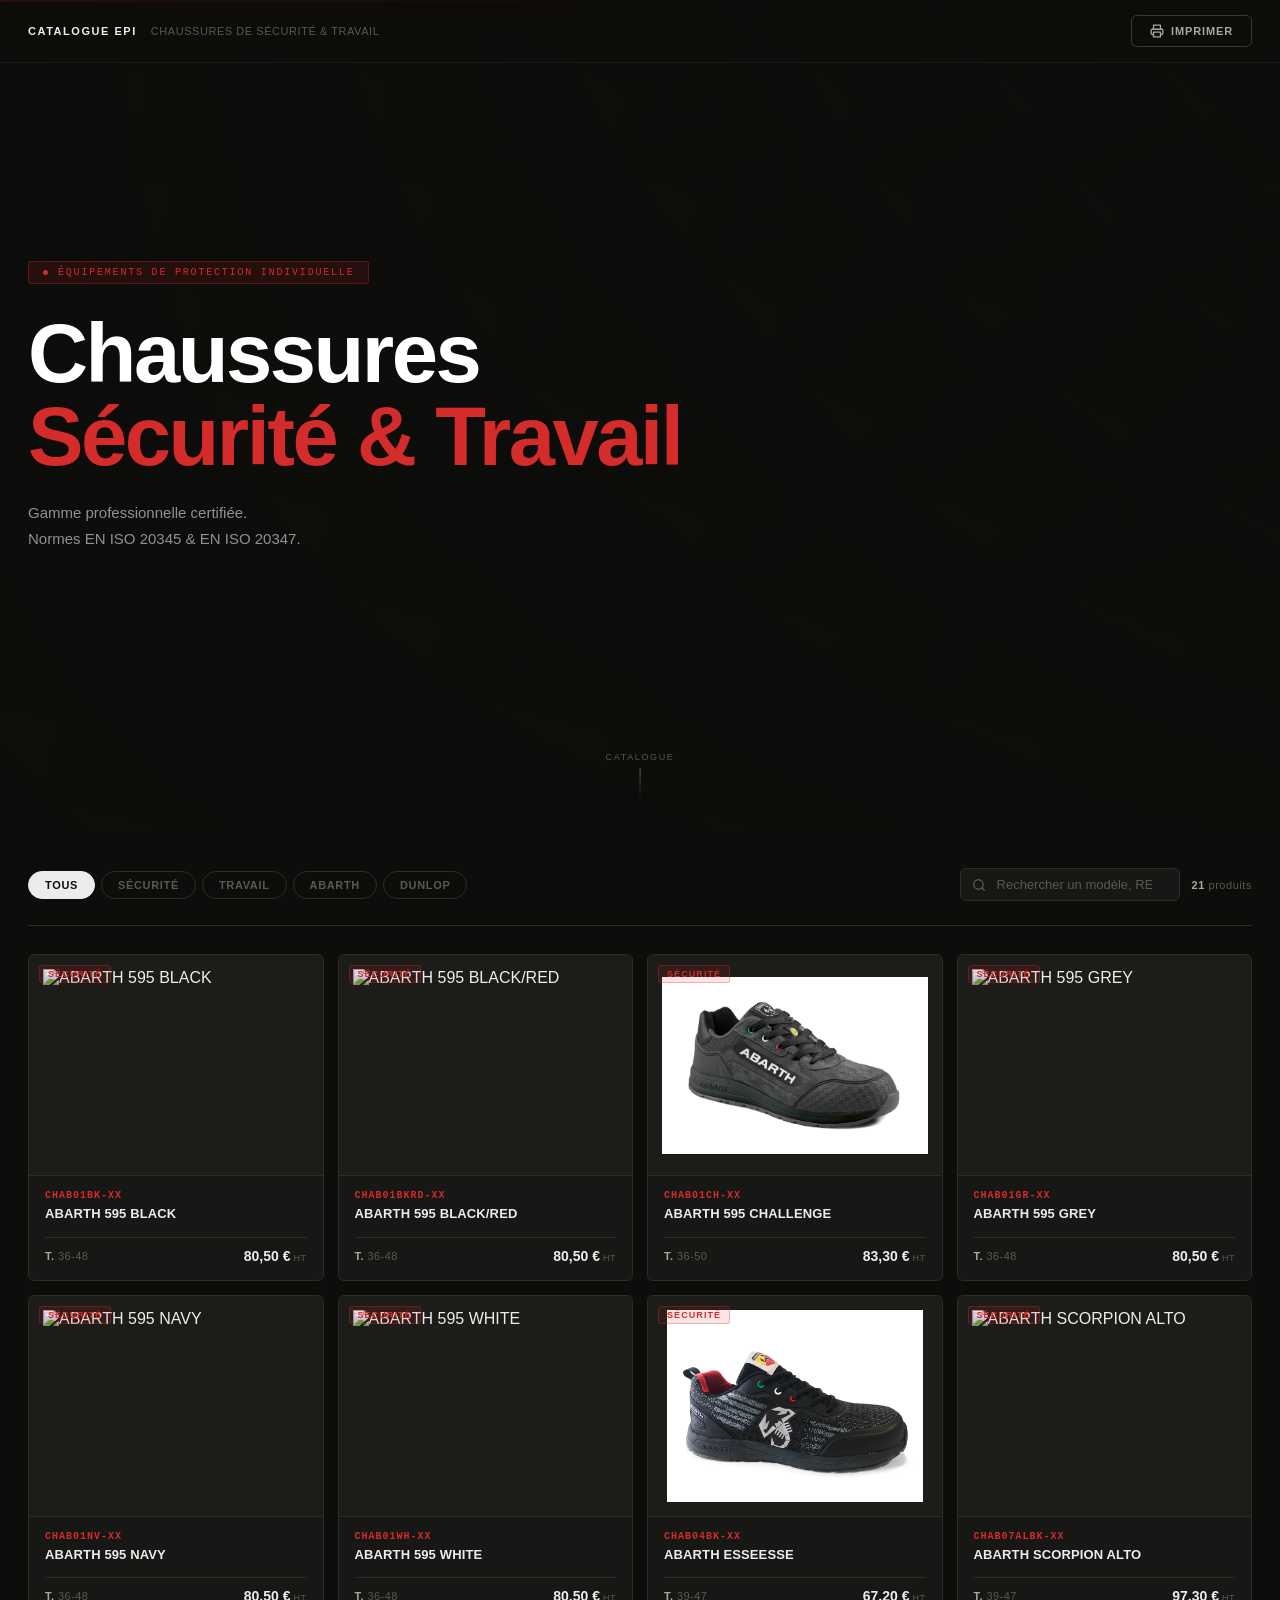
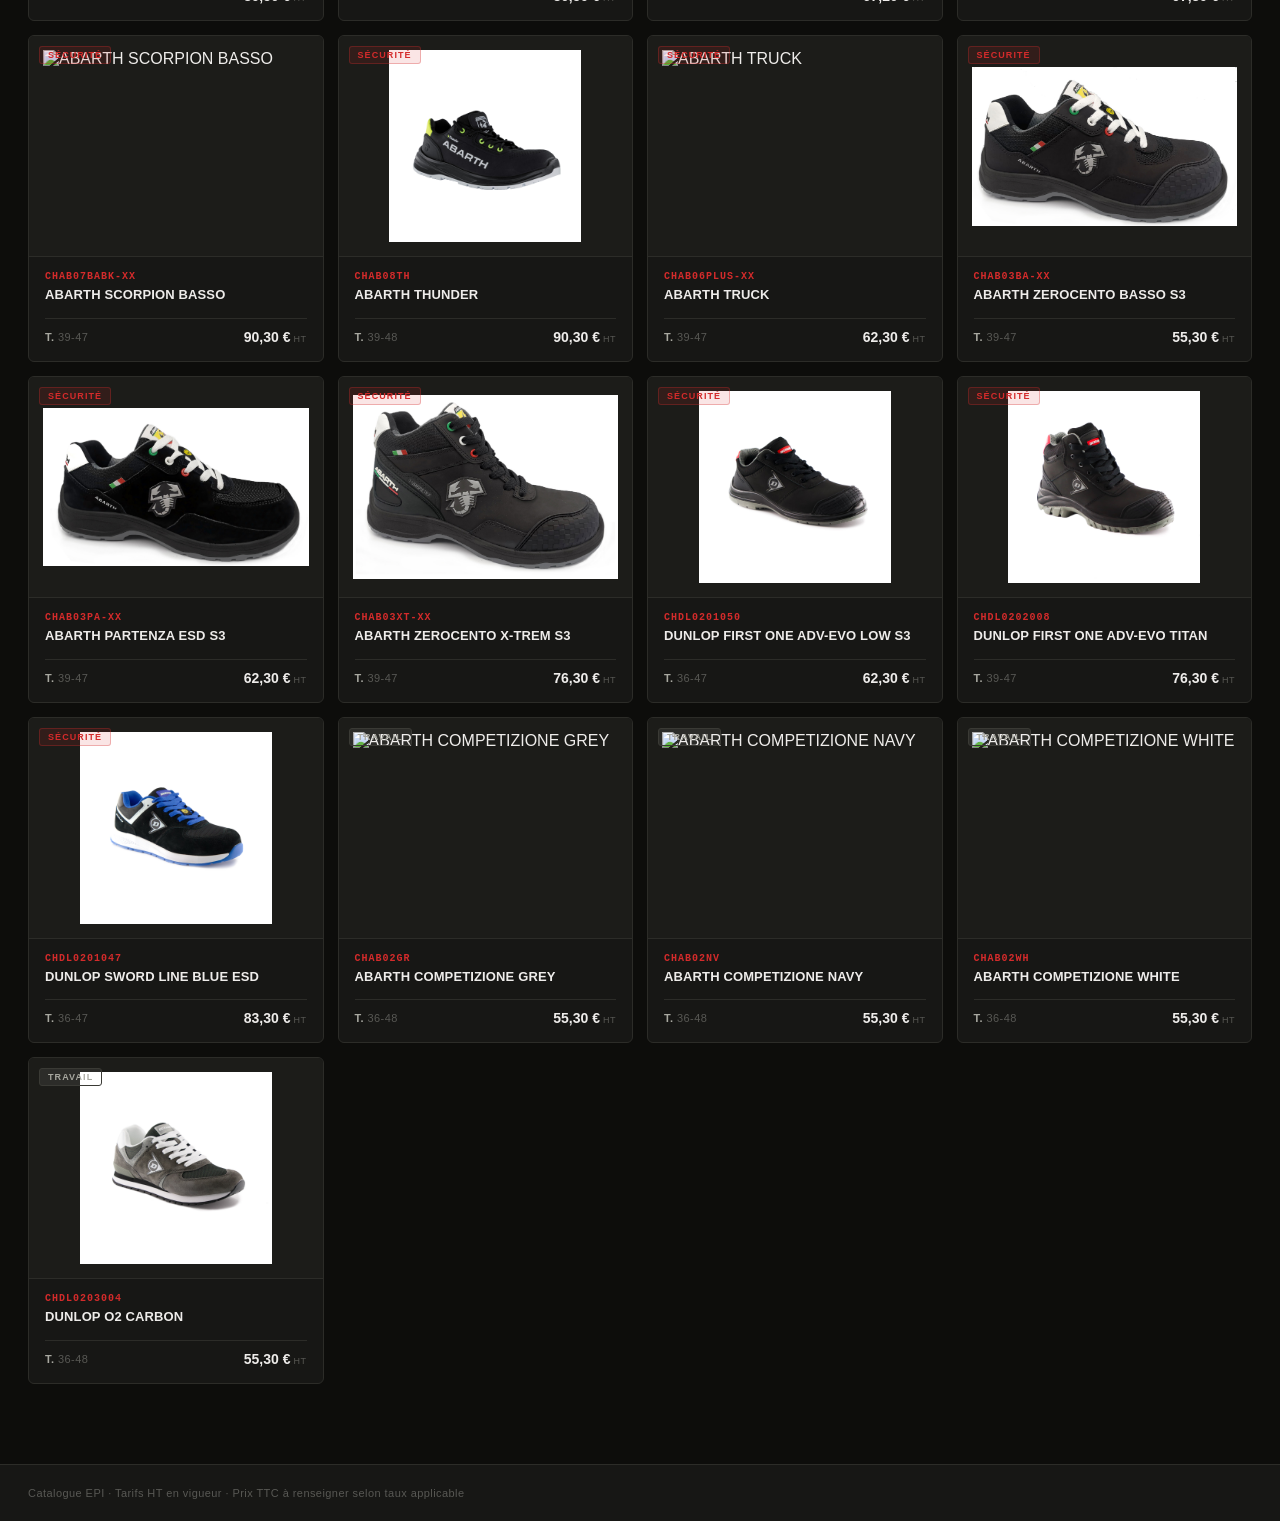
==== catalogue.html @ 78066fda "Initial commit" ====
<!DOCTYPE html>
<html lang="fr">
<head>
  <meta charset="UTF-8" />
  <meta name="viewport" content="width=device-width, initial-scale=1.0" />
  <title>Catalogue EPI — Chaussures de sécurité &amp; travail</title>
  <meta name="description" content="Catalogue chaussures EPI — Sécurité et Travail. Marques ABARTH et DUNLOP." />
  <link rel="stylesheet" href="styles.css" />
</head>
<body>

  <!-- ─── NAV ────────────────────────────────────────────────── -->
  <nav id="nav">
    <div class="nav-inner">
      <div class="nav-brand">
        <span class="nav-brand-text">Catalogue EPI</span>
        <span class="nav-tagline">Chaussures de sécurité &amp; travail</span>
      </div>
      <button class="nav-print" id="print-btn" aria-label="Imprimer le catalogue">
        <svg width="14" height="14" viewBox="0 0 24 24" fill="none" stroke="currentColor" stroke-width="2.2" stroke-linecap="round" stroke-linejoin="round">
          <polyline points="6 9 6 2 18 2 18 9"/>
          <path d="M6 18H4a2 2 0 0 1-2-2v-5a2 2 0 0 1 2-2h16a2 2 0 0 1 2 2v5a2 2 0 0 1-2 2h-2"/>
          <rect x="6" y="14" width="12" height="8"/>
        </svg>
        Imprimer
      </button>
    </div>
  </nav>

  <!-- ─── HERO ────────────────────────────────────────────────── -->
  <section id="hero">
    <div class="hero-bg-img" aria-hidden="true"></div>
    <div class="hero-line-top" aria-hidden="true"></div>
    <div class="hero-overlay" aria-hidden="true"></div>
    <div class="hero-content">
      <div class="hero-eyebrow">
        <span class="hero-eyebrow-dot"></span>
        <span>Équipements de Protection Individuelle</span>
      </div>
      <h1 class="hero-title">Chaussures<br><em>Sécurité &amp; Travail</em></h1>
      <p class="hero-desc">
        Gamme professionnelle certifiée.<br>
        Normes EN ISO 20345 &amp; EN ISO 20347.
      </p>
      <div class="hero-logos">
        <img src="logo-abarth.svg" alt="Abarth" onerror="this.style.display='none'">
        <img src="logo-dunlop.svg" alt="Dunlop" onerror="this.style.display='none'">
      </div>
    </div>
    <div class="hero-scroll-hint" aria-hidden="true">
      <span>Catalogue</span>
      <div class="hero-scroll-line"></div>
    </div>
  </section>

  <!-- ─── CATALOGUE ───────────────────────────────────────────── -->
  <main id="catalogue">

    <!-- Toolbar -->
    <div class="catalogue-toolbar">
      <div class="filter-group" role="group" aria-label="Filtrer par catégorie ou marque">
        <button class="filter-btn active" data-filter="tous">Tous</button>
        <button class="filter-btn" data-filter="securite">Sécurité</button>
        <button class="filter-btn" data-filter="travail">Travail</button>
        <button class="filter-btn" data-filter="abarth">ABARTH</button>
        <button class="filter-btn" data-filter="dunlop">DUNLOP</button>
      </div>
      <div class="search-wrap">
        <svg width="14" height="14" viewBox="0 0 24 24" fill="none" stroke="currentColor" stroke-width="2.2" stroke-linecap="round" stroke-linejoin="round">
          <circle cx="11" cy="11" r="8"/><line x1="21" y1="21" x2="16.65" y2="16.65"/>
        </svg>
        <input
          type="search"
          id="search-input"
          placeholder="Rechercher un modèle, REF…"
          aria-label="Recherche produit"
          autocomplete="off"
        >
      </div>
      <div class="count-label" id="count-label" aria-live="polite"></div>
    </div>

    <!-- Grid -->
    <div id="product-grid" role="list" aria-label="Catalogue produits">
      <div id="empty-state" role="status">
        <svg width="48" height="48" viewBox="0 0 24 24" fill="none" stroke="#888" stroke-width="1.5">
          <circle cx="11" cy="11" r="8"/><line x1="21" y1="21" x2="16.65" y2="16.65"/>
        </svg>
        <p>Aucun produit ne correspond à votre recherche.</p>
      </div>
    </div>

  </main>

  <!-- ─── MODAL ───────────────────────────────────────────────── -->
  <div id="modal-overlay" role="dialog" aria-modal="true" aria-label="Détail produit">
    <div id="modal"></div>
  </div>

  <!-- ─── FOOTER ──────────────────────────────────────────────── -->
  <footer id="footer">
    <div class="footer-inner">
      <p class="footer-text">
        Catalogue EPI · Tarifs HT en vigueur · Prix TTC à renseigner selon taux applicable
      </p>
      <div class="footer-logos">
        <img src="logo-abarth.svg" alt="Abarth" onerror="this.style.display='none'">
        <img src="logo-dunlop.svg" alt="Dunlop" onerror="this.style.display='none'">
      </div>
    </div>
  </footer>

  <script src="data.js"></script>
  <script src="script.js"></script>
</body>
</html>
---- styles.css ----
/* ─── Reset & Tokens ─────────────────────────────────────── */
*, *::before, *::after { box-sizing: border-box; margin: 0; padding: 0; }

:root {
  --bg:         #0D0D0B;
  --surface:    #171715;
  --surface-hi: #1F1F1C;
  --border:     #2C2C28;
  --border-hi:  #3A3A35;
  --text:       #EEECEA;
  --text-mid:   #A8A8A0;
  --text-muted: #585854;
  --red:        #D42B2B;
  --red-dark:   #A81F1F;
  --red-light:  rgba(212,43,43,0.12);
  --red-border: rgba(212,43,43,0.30);
  --shadow-sm:  0 1px 3px rgba(0,0,0,0.35), 0 1px 2px rgba(0,0,0,0.25);
  --shadow-md:  0 4px 20px rgba(0,0,0,0.50), 0 1px 4px rgba(0,0,0,0.30);
  --shadow-lg:  0 20px 60px rgba(0,0,0,0.70), 0 6px 16px rgba(0,0,0,0.40);
  --radius:     6px;
  --font:       -apple-system, 'Helvetica Neue', Arial, sans-serif;
  --font-mono:  'SF Mono', 'Fira Code', monospace;
}

html { scroll-behavior: smooth; font-size: 16px; }
body { background: var(--bg); color: var(--text); font-family: var(--font); -webkit-font-smoothing: antialiased; overflow-x: hidden; }
img { display: block; max-width: 100%; }
a { text-decoration: none; color: inherit; }
button { cursor: pointer; border: none; font-family: var(--font); }

/* ─── NAV ─────────────────────────────────────────────────── */
#nav {
  position: fixed; top: 0; left: 0; right: 0; z-index: 200;
  background: rgba(13,13,11,0.80);
  backdrop-filter: blur(16px) saturate(1.4);
  border-bottom: 1px solid rgba(255,255,255,0.05);
  transition: background 0.3s;
}
#nav.solid { background: rgba(13,13,11,0.97); }

.nav-inner {
  max-width: 1320px; margin: 0 auto; padding: 0 28px;
  display: flex; align-items: center; justify-content: space-between;
  height: 62px;
}
.nav-brand { display: flex; align-items: center; gap: 14px; }
.nav-brand-sep {
  width: 1px; height: 18px;
  background: var(--border-hi);
}
.nav-brand-text {
  font-size: 11px; font-weight: 700; letter-spacing: 0.14em;
  text-transform: uppercase; color: var(--text);
}
.nav-tagline {
  font-size: 11px; letter-spacing: 0.05em; color: var(--text-muted);
  text-transform: uppercase;
}
.nav-print {
  display: inline-flex; align-items: center; gap: 7px;
  padding: 8px 18px; border-radius: var(--radius);
  background: transparent; color: var(--text-mid);
  border: 1px solid var(--border-hi);
  font-size: 11px; font-weight: 600; letter-spacing: 0.08em;
  text-transform: uppercase; transition: all 0.18s;
}
.nav-print:hover { background: var(--red); color: #fff; border-color: var(--red); }
.nav-print svg { flex-shrink: 0; }

/* ─── HERO ─────────────────────────────────────────────────── */
#hero {
  position: relative; overflow: hidden;
  min-height: 92vh; display: flex; align-items: center;
}
.hero-bg-img {
  position: absolute; inset: 0;
  background: url('image1.jpg') center/cover no-repeat;
  z-index: 0;
  transform: scale(1.06);
  animation: heroZoom 14s cubic-bezier(0.25, 0.46, 0.45, 0.94) forwards;
}
@keyframes heroZoom { to { transform: scale(1); } }

.hero-overlay {
  position: absolute; inset: 0; z-index: 1;
  background:
    linear-gradient(105deg, rgba(13,13,11,0.88) 0%, rgba(13,13,11,0.55) 55%, rgba(13,13,11,0.20) 100%),
    linear-gradient(to bottom, rgba(13,13,11,0.10) 0%, rgba(13,13,11,0.70) 100%);
}

.hero-line-top {
  position: absolute; top: 0; left: 0; right: 0; z-index: 2;
  height: 2px;
  background: linear-gradient(to right, var(--red) 0%, transparent 60%);
}

.hero-content {
  position: relative; z-index: 3;
  max-width: 1320px; margin: 0 auto;
  padding: 100px 28px 80px;
  width: 100%;
}

.hero-eyebrow {
  display: inline-flex; align-items: center; gap: 10px;
  background: var(--red-light); border: 1px solid var(--red-border);
  padding: 5px 14px; border-radius: 3px; margin-bottom: 28px;
}
.hero-eyebrow-dot {
  width: 5px; height: 5px; background: var(--red); border-radius: 50%;
  animation: blink 2.2s infinite;
}
@keyframes blink { 0%,100%{opacity:1} 50%{opacity:0.18} }
.hero-eyebrow span {
  font-family: var(--font-mono); font-size: 10px;
  letter-spacing: 0.18em; text-transform: uppercase; color: var(--red);
}

.hero-title {
  font-size: clamp(42px, 6.5vw, 88px);
  font-weight: 800; letter-spacing: -0.03em;
  color: #fff; line-height: 1.0;
  margin-bottom: 22px;
}
.hero-title em { font-style: normal; color: var(--red); }

.hero-desc {
  font-size: 15px; color: rgba(255,255,255,0.55);
  max-width: 440px; line-height: 1.7; margin-bottom: 36px;
  font-weight: 400;
}

.hero-logos {
  display: flex; align-items: center; gap: 24px;
}
.hero-logos img {
  height: 26px; width: auto; opacity: 0.60;
  filter: brightness(0) invert(1);
  transition: opacity 0.2s;
}
.hero-logos img:hover { opacity: 0.90; }

.hero-scroll-hint {
  position: absolute; bottom: 28px; left: 50%; transform: translateX(-50%);
  z-index: 3; display: flex; flex-direction: column; align-items: center; gap: 6px;
}
.hero-scroll-hint span {
  font-size: 9px; letter-spacing: 0.18em; text-transform: uppercase;
  color: rgba(255,255,255,0.30);
}
.hero-scroll-line {
  width: 1px; height: 32px;
  background: linear-gradient(to bottom, rgba(255,255,255,0.35), transparent);
  animation: scrollLine 2s ease-in-out infinite;
}
@keyframes scrollLine {
  0%,100% { opacity: 1; transform: scaleY(1); transform-origin: top; }
  50%      { opacity: 0.4; }
}

/* ─── CATALOGUE ZONE ────────────────────────────────────────── */
#catalogue {
  max-width: 1320px; margin: 0 auto; padding: 40px 28px 80px;
}

.catalogue-toolbar {
  display: flex; align-items: center; flex-wrap: wrap; gap: 12px;
  margin-bottom: 28px;
  padding-bottom: 24px;
  border-bottom: 1px solid var(--border);
}

.filter-group {
  display: flex; align-items: center; flex-wrap: wrap; gap: 6px;
  flex: 1;
}
.filter-btn {
  padding: 7px 16px; border-radius: 30px;
  font-size: 11px; font-weight: 600; letter-spacing: 0.06em;
  text-transform: uppercase;
  background: transparent; color: var(--text-muted);
  border: 1px solid var(--border);
  transition: all 0.15s;
}
.filter-btn:hover {
  border-color: var(--border-hi); color: var(--text-mid);
  background: var(--surface-hi);
}
.filter-btn.active {
  background: var(--text); color: var(--bg);
  border-color: var(--text);
}

.search-wrap {
  position: relative; flex-shrink: 0;
}
.search-wrap svg {
  position: absolute; left: 12px; top: 50%; transform: translateY(-50%);
  color: var(--text-muted); pointer-events: none;
}
#search-input {
  padding: 8px 14px 8px 36px; border-radius: var(--radius);
  border: 1px solid var(--border); background: var(--surface);
  font-size: 13px; color: var(--text);
  width: 220px; transition: border-color 0.15s;
  font-family: var(--font);
}
#search-input:focus { outline: none; border-color: var(--border-hi); background: var(--surface-hi); }
#search-input::placeholder { color: var(--text-muted); }

.count-label {
  font-size: 11px; color: var(--text-muted);
  letter-spacing: 0.05em; white-space: nowrap;
  align-self: center;
}
.count-label strong { color: var(--text-mid); }

/* ─── GRID ──────────────────────────────────────────────────── */
#product-grid {
  display: grid;
  grid-template-columns: repeat(auto-fill, minmax(240px, 1fr));
  gap: 14px;
}

.card {
  background: var(--surface);
  border: 1px solid var(--border);
  border-radius: var(--radius);
  overflow: hidden;
  cursor: pointer;
  transition: box-shadow 0.2s, transform 0.2s, border-color 0.2s;
  display: flex; flex-direction: column;
}
.card:hover {
  box-shadow: var(--shadow-md);
  transform: translateY(-3px);
  border-color: var(--border-hi);
}

.card-img-wrap {
  aspect-ratio: 4/3;
  background: #1C1C19;
  overflow: hidden;
  position: relative;
}
.card-img-wrap img {
  width: 100%; height: 100%;
  object-fit: contain;
  padding: 14px;
  transition: transform 0.35s ease;
}
.card:hover .card-img-wrap img { transform: scale(1.06); }

.card-category-badge {
  position: absolute; top: 10px; left: 10px;
  font-size: 9px; font-weight: 700; letter-spacing: 0.12em;
  text-transform: uppercase; padding: 3px 8px; border-radius: 3px;
}
.badge-securite { background: var(--red-light); color: var(--red); border: 1px solid var(--red-border); }
.badge-travail { background: rgba(255,255,255,0.07); color: var(--text-mid); border: 1px solid var(--border-hi); }

.card-body {
  padding: 14px 16px 16px;
  flex: 1; display: flex; flex-direction: column; gap: 4px;
  border-top: 1px solid var(--border);
}
.card-ref {
  font-family: var(--font-mono); font-size: 10px;
  letter-spacing: 0.1em; color: var(--red);
  font-weight: 600; text-transform: uppercase;
}
.card-name {
  font-size: 13px; font-weight: 700; color: var(--text);
  line-height: 1.35; letter-spacing: 0.01em;
}
.card-meta {
  display: flex; align-items: center; justify-content: space-between;
  margin-top: 10px; padding-top: 10px;
  border-top: 1px solid var(--border);
}
.card-sizes {
  font-size: 11px; color: var(--text-muted);
  letter-spacing: 0.04em;
}
.card-sizes strong { color: var(--text-mid); font-weight: 600; }
.card-price-ht {
  font-size: 14px; font-weight: 800; color: var(--text);
}
.card-price-ht span {
  font-size: 9px; font-weight: 500; color: var(--text-muted);
  margin-left: 3px; letter-spacing: 0.06em;
}

/* ─── EMPTY STATE ────────────────────────────────────────────── */
#empty-state {
  display: none; text-align: center; padding: 80px 20px;
  grid-column: 1/-1;
}
#empty-state svg { margin: 0 auto 16px; opacity: 0.18; }
#empty-state p { color: var(--text-muted); font-size: 13px; }

/* ─── MODAL ──────────────────────────────────────────────────── */
#modal-overlay {
  position: fixed; inset: 0; z-index: 500;
  background: rgba(0,0,0,0.75);
  backdrop-filter: blur(8px);
  display: none; align-items: center; justify-content: center;
  padding: 20px;
}
#modal-overlay.open { display: flex; }

#modal {
  background: var(--surface); border-radius: 10px;
  border: 1px solid var(--border);
  width: 100%; max-width: 740px; max-height: 90vh;
  overflow: hidden; display: flex; flex-direction: column;
  box-shadow: var(--shadow-lg);
  animation: modalIn 0.22s cubic-bezier(0.22, 1, 0.36, 1);
}
@keyframes modalIn {
  from { opacity: 0; transform: scale(0.96) translateY(10px); }
  to   { opacity: 1; transform: none; }
}

.modal-header {
  display: flex; align-items: center; justify-content: space-between;
  padding: 14px 20px;
  border-bottom: 1px solid var(--border);
  background: var(--surface-hi);
}
.modal-header-brand {
  display: flex; align-items: center; gap: 10px;
}
.modal-header-brand img {
  height: 18px; width: auto; opacity: 0.55;
  filter: brightness(0) invert(1);
}
.modal-header-brand-name {
  font-size: 10px; font-weight: 700; letter-spacing: 0.12em;
  text-transform: uppercase; color: var(--text-muted);
}
.modal-close {
  width: 30px; height: 30px; border-radius: 50%;
  background: var(--border); display: flex; align-items: center; justify-content: center;
  color: var(--text-mid); transition: background 0.15s, color 0.15s;
  flex-shrink: 0;
}
.modal-close:hover { background: var(--red); color: #fff; }

.modal-body {
  display: grid; grid-template-columns: 1fr 1fr;
  overflow-y: auto; flex: 1;
}
.modal-img-wrap {
  background: #1C1C19;
  display: flex; align-items: center; justify-content: center;
  padding: 32px; min-height: 300px;
}
.modal-img-wrap img {
  max-height: 280px; width: 100%; object-fit: contain;
}

.modal-info {
  padding: 26px 24px;
  display: flex; flex-direction: column; gap: 18px;
  border-left: 1px solid var(--border);
  overflow-y: auto;
  background: var(--surface);
}

.modal-name {
  font-size: 17px; font-weight: 800; line-height: 1.25;
  letter-spacing: -0.01em; color: var(--text);
}
.modal-ref {
  font-family: var(--font-mono); font-size: 11px;
  letter-spacing: 0.12em; color: var(--red); font-weight: 600;
  text-transform: uppercase; margin-top: 5px;
}

.modal-tags {
  display: flex; flex-wrap: wrap; gap: 5px;
}
.modal-tag {
  padding: 4px 10px; border-radius: 4px;
  font-size: 10px; font-weight: 600; letter-spacing: 0.07em;
  text-transform: uppercase;
  border: 1px solid var(--border-hi);
  color: var(--text-muted);
  background: var(--surface-hi);
}

.modal-specs {
  display: flex; flex-direction: column; gap: 0;
  border: 1px solid var(--border); border-radius: var(--radius);
  overflow: hidden;
}
.modal-spec-row {
  display: flex; align-items: stretch;
  border-bottom: 1px solid var(--border);
}
.modal-spec-row:last-child { border-bottom: none; }
.modal-spec-label {
  padding: 9px 13px; width: 46%;
  font-size: 10px; font-weight: 600; letter-spacing: 0.07em;
  text-transform: uppercase; color: var(--text-muted);
  background: var(--surface-hi); flex-shrink: 0;
  border-right: 1px solid var(--border);
  display: flex; align-items: center;
}
.modal-spec-value {
  padding: 9px 13px;
  font-size: 13px; font-weight: 600; color: var(--text);
  display: flex; align-items: center; flex: 1;
}
.modal-spec-value.price {
  font-size: 15px; font-weight: 800; color: var(--text);
}
.modal-spec-value.price-ttc {
  font-size: 13px; color: var(--text-mid);
}
.modal-spec-value.ref-val {
  font-family: var(--font-mono); font-size: 11px; color: var(--red);
}
.price-note {
  font-size: 9px; font-weight: 500; color: var(--text-muted);
  margin-left: 5px; align-self: flex-end; padding-bottom: 2px;
  letter-spacing: 0.06em;
}

/* ─── FOOTER ─────────────────────────────────────────────────── */
#footer {
  border-top: 1px solid var(--border);
  padding: 22px 28px;
  background: var(--surface);
}
.footer-inner {
  max-width: 1320px; margin: 0 auto;
  display: flex; align-items: center; justify-content: space-between;
  flex-wrap: wrap; gap: 12px;
}
.footer-text {
  font-size: 11px; color: var(--text-muted); letter-spacing: 0.04em;
}
.footer-logos {
  display: flex; align-items: center; gap: 18px;
}
.footer-logos img {
  height: 16px; width: auto; opacity: 0.25;
  filter: brightness(0) invert(1);
}

/* ─── PRINT ──────────────────────────────────────────────────── */
@media print {
  #nav, #modal-overlay, .catalogue-toolbar,
  .hero-scroll-hint, .hero-line-top { display: none !important; }
  #hero { min-height: auto; }
  .hero-bg-img { display: none; }
  .hero-overlay { background: none; }
  .hero-content { padding: 20px 0; }
  .hero-title { font-size: 32px !important; color: #111 !important; }
  .hero-title em { color: #C8202A !important; }
  .hero-desc { color: #555 !important; }
  .hero-eyebrow span { color: #C8202A !important; }
  body { background: #fff; color: #111; }
  #catalogue { padding: 20px 0; }
  .card { break-inside: avoid; box-shadow: none; border: 1px solid #ddd; background: #fff; }
  .card-name, .card-price-ht { color: #111 !important; }
  .card-meta { border-top-color: #ddd; }
  .card-body { border-top-color: #ddd; }
  #product-grid { grid-template-columns: repeat(4, 1fr); gap: 10px; }
  #footer { background: #fff; border-top-color: #ddd; }
  .footer-text { color: #888; }
}

/* ─── RESPONSIVE ─────────────────────────────────────────────── */
@media (max-width: 900px) {
  .modal-body { grid-template-columns: 1fr; }
  .modal-img-wrap { min-height: 220px; padding: 20px; }
  .modal-info { border-left: none; border-top: 1px solid var(--border); }
  #search-input { width: 100%; }
  .search-wrap { flex: 1; }
  #hero { min-height: 75vh; }
}

@media (max-width: 600px) {
  .nav-tagline, .nav-brand-sep { display: none; }
  #hero { min-height: 65vh; }
  .hero-content { padding: 90px 20px 60px; }
  .catalogue-toolbar { flex-direction: column; align-items: stretch; }
  .filter-group { justify-content: flex-start; }
  #product-grid { grid-template-columns: repeat(2, 1fr); gap: 10px; }
  .card-body { padding: 10px 12px 12px; }
  .hero-logos img { height: 20px; }
  .footer-logos { display: none; }
  #modal { max-height: 95vh; }
  .modal-body { grid-template-columns: 1fr; }
  #catalogue { padding: 28px 16px 60px; }
}

@media (max-width: 360px) {
  #product-grid { grid-template-columns: 1fr; }
}
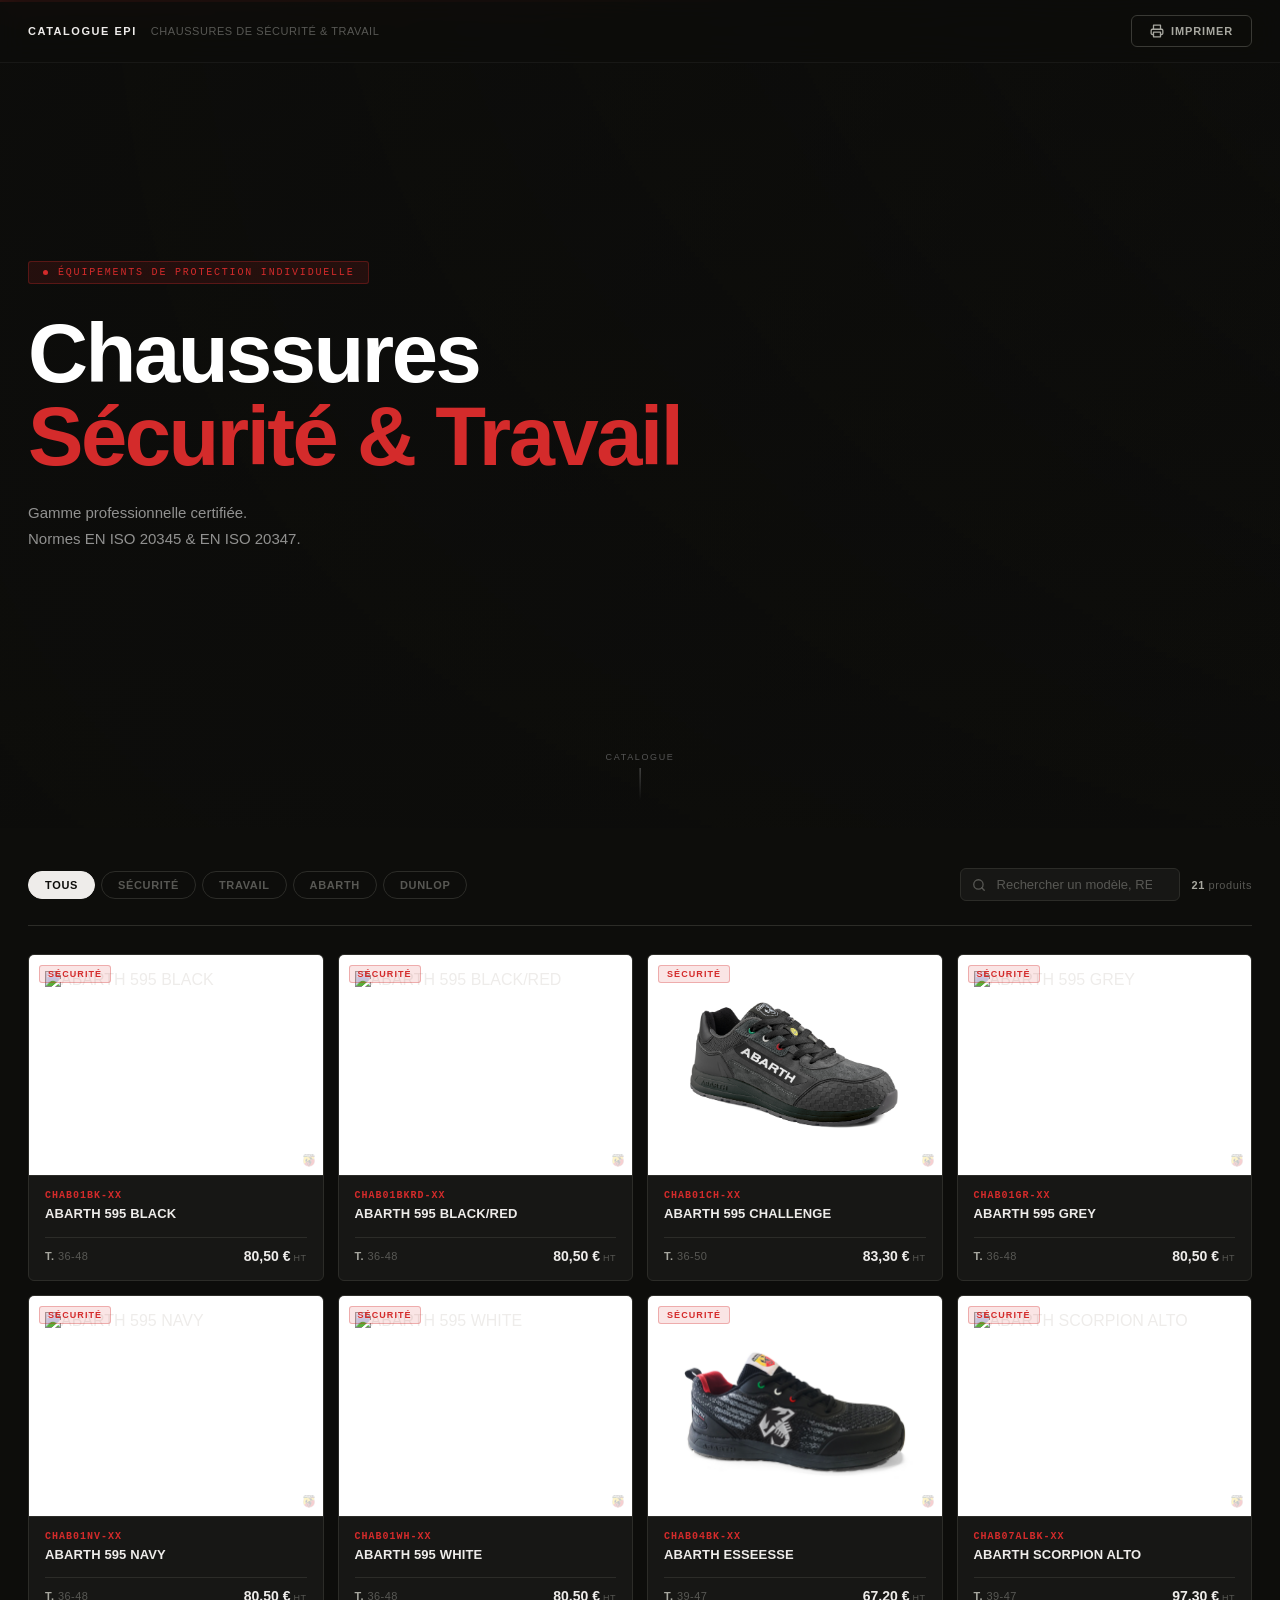
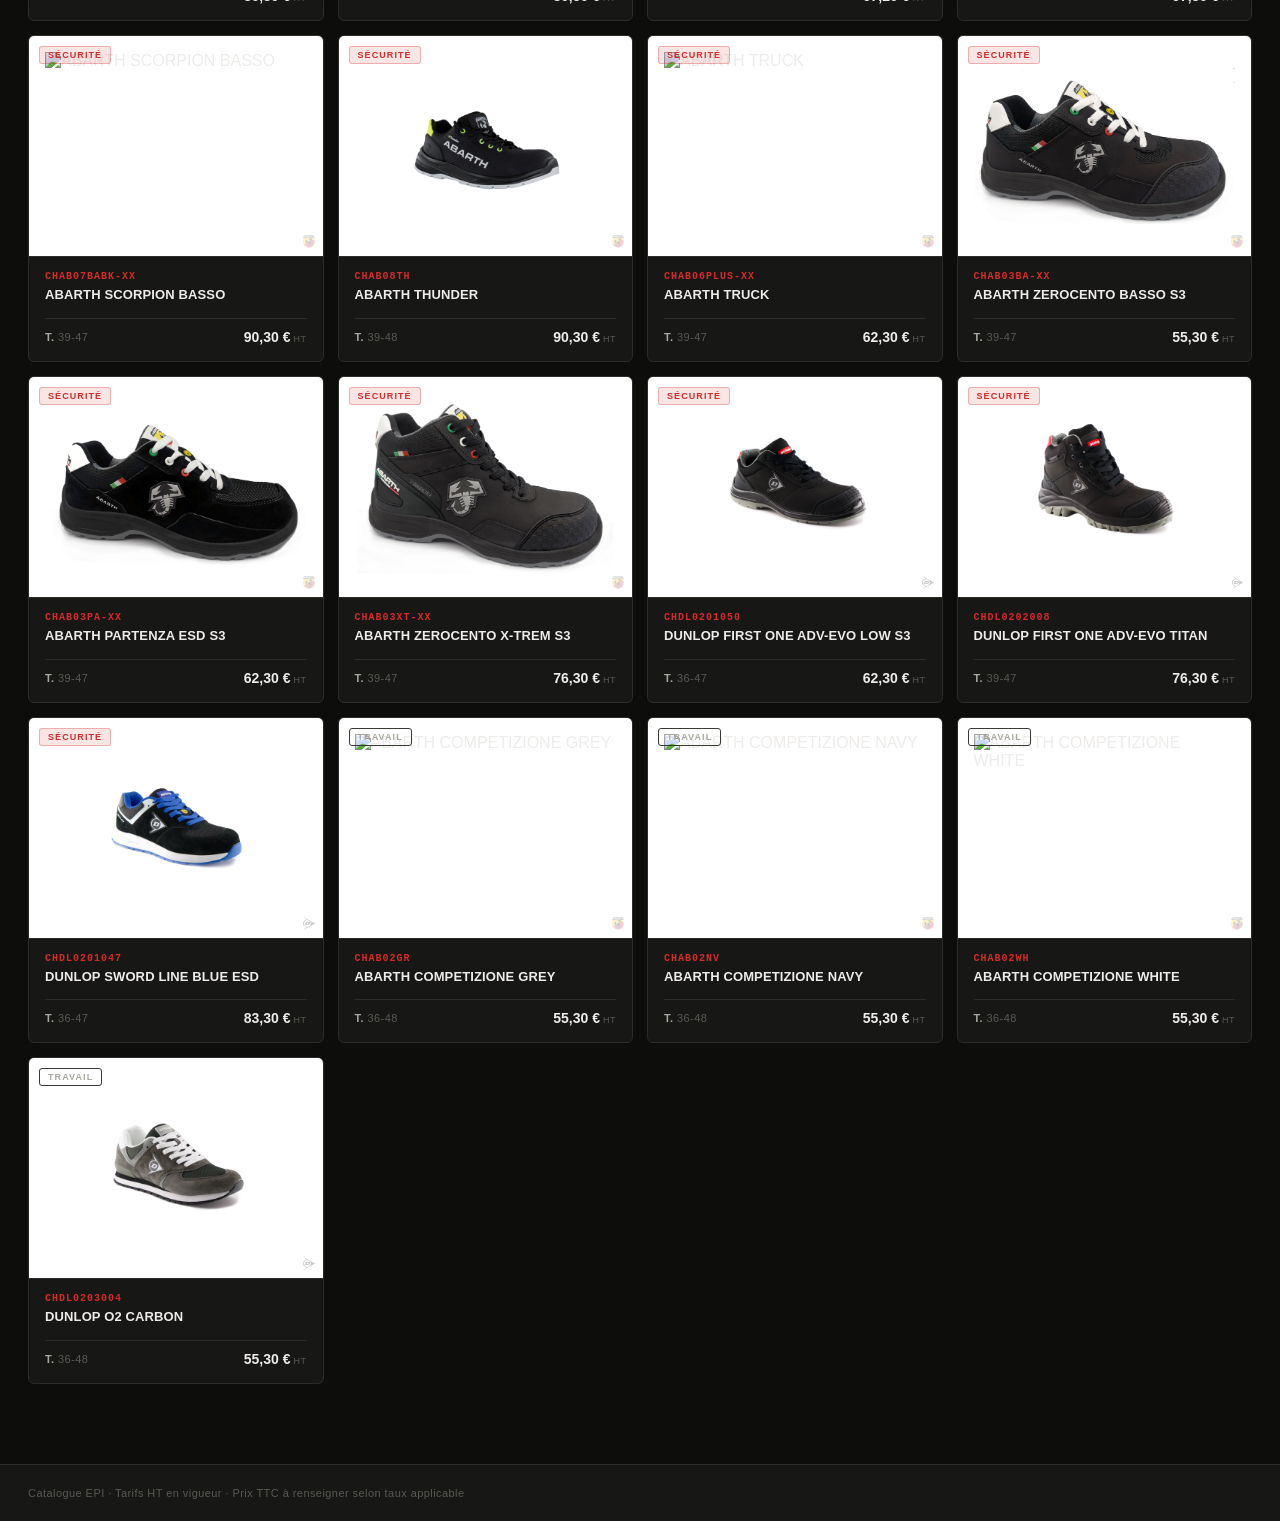
==== commit 0bda949c: "Add premium loader with Airoutil logo" ====
--- a/catalogue.html
+++ b/catalogue.html
@@ -8,6 +8,20 @@
   <link rel="stylesheet" href="styles.css" />
 </head>
 <body>
+
+  <!-- ─── LOADER ──────────────────────────────────────────────── -->
+  <div id="loader" aria-hidden="true">
+    <div class="loader-bg"></div>
+    <div class="loader-overlay"></div>
+    <div class="loader-inner">
+      <div class="loader-logo-wrap">
+        <img src="LOGO OFFICIEL AIROUTIL.png" alt="Airoutil">
+      </div>
+      <div class="loader-bar-wrap">
+        <div class="loader-bar"></div>
+      </div>
+    </div>
+  </div>
 
   <!-- ─── NAV ────────────────────────────────────────────────── -->
   <nav id="nav">
--- a/styles.css
+++ b/styles.css
@@ -24,6 +24,65 @@
 
 html { scroll-behavior: smooth; font-size: 16px; }
 body { background: var(--bg); color: var(--text); font-family: var(--font); -webkit-font-smoothing: antialiased; overflow-x: hidden; }
+body.loading { overflow: hidden; }
+
+/* ─── LOADER ──────────────────────────────────────────────── */
+#loader {
+  position: fixed; inset: 0; z-index: 9999;
+  display: flex; align-items: center; justify-content: center;
+  transition: opacity 0.6s ease, transform 0.6s cubic-bezier(0.76, 0, 0.24, 1);
+}
+#loader.hide {
+  opacity: 0;
+  transform: scale(1.03);
+  pointer-events: none;
+}
+
+.loader-bg {
+  position: absolute; inset: 0;
+  background: url('image5.jpg') center/cover no-repeat;
+}
+.loader-overlay {
+  position: absolute; inset: 0;
+  background: rgba(10,10,9,0.82);
+}
+
+.loader-inner {
+  position: relative; z-index: 2;
+  display: flex; flex-direction: column;
+  align-items: center; gap: 28px;
+}
+
+.loader-logo-wrap {
+  opacity: 0;
+  transform: translateY(14px) scale(0.96);
+  animation: loaderLogoIn 0.7s cubic-bezier(0.22, 1, 0.36, 1) 0.2s forwards;
+}
+@keyframes loaderLogoIn {
+  to { opacity: 1; transform: translateY(0) scale(1); }
+}
+.loader-logo-wrap img {
+  height: 72px; width: auto;
+  display: block;
+  filter: drop-shadow(0 4px 24px rgba(0,0,0,0.60));
+}
+
+.loader-bar-wrap {
+  width: 120px; height: 1px;
+  background: rgba(255,255,255,0.10);
+  border-radius: 1px; overflow: hidden;
+  opacity: 0;
+  animation: loaderFadeIn 0.4s ease 0.6s forwards;
+}
+@keyframes loaderFadeIn { to { opacity: 1; } }
+
+.loader-bar {
+  height: 100%; width: 0;
+  background: var(--red);
+  border-radius: 1px;
+  animation: loaderBarFill 1s cubic-bezier(0.4, 0, 0.2, 1) 0.7s forwards;
+}
+@keyframes loaderBarFill { to { width: 100%; } }
 img { display: block; max-width: 100%; }
 a { text-decoration: none; color: inherit; }
 button { cursor: pointer; border: none; font-family: var(--font); }
@@ -239,17 +298,26 @@
 
 .card-img-wrap {
   aspect-ratio: 4/3;
-  background: #1C1C19;
+  background: #fff;
   overflow: hidden;
   position: relative;
 }
-.card-img-wrap img {
+.card-img-wrap .card-product-img {
   width: 100%; height: 100%;
   object-fit: contain;
-  padding: 14px;
+  padding: 16px;
   transition: transform 0.35s ease;
 }
-.card:hover .card-img-wrap img { transform: scale(1.06); }
+.card:hover .card-img-wrap .card-product-img { transform: scale(1.06); }
+
+.card-brand-logo {
+  position: absolute; bottom: 8px; right: 8px;
+  opacity: 0.22; pointer-events: none;
+}
+.card-brand-logo img {
+  height: 13px; width: auto;
+  object-fit: contain; display: block;
+}
 
 .card-category-badge {
   position: absolute; top: 10px; left: 10px;
@@ -352,7 +420,7 @@
   overflow-y: auto; flex: 1;
 }
 .modal-img-wrap {
-  background: #1C1C19;
+  background: #fff;
   display: flex; align-items: center; justify-content: center;
   padding: 32px; min-height: 300px;
 }
@@ -452,7 +520,7 @@
 
 /* ─── PRINT ──────────────────────────────────────────────────── */
 @media print {
-  #nav, #modal-overlay, .catalogue-toolbar,
+  #loader, #nav, #modal-overlay, .catalogue-toolbar,
   .hero-scroll-hint, .hero-line-top { display: none !important; }
   #hero { min-height: auto; }
   .hero-bg-img { display: none; }
@@ -489,13 +557,36 @@
   .hero-content { padding: 90px 20px 60px; }
   .catalogue-toolbar { flex-direction: column; align-items: stretch; }
   .filter-group { justify-content: flex-start; }
-  #product-grid { grid-template-columns: repeat(2, 1fr); gap: 10px; }
-  .card-body { padding: 10px 12px 12px; }
   .hero-logos img { height: 20px; }
   .footer-logos { display: none; }
   #modal { max-height: 95vh; }
   .modal-body { grid-template-columns: 1fr; }
   #catalogue { padding: 28px 16px 60px; }
+
+  /* ── Mobile horizontal slider ── */
+  #product-grid {
+    display: flex;
+    flex-direction: row;
+    overflow-x: auto;
+    -webkit-overflow-scrolling: touch;
+    scroll-snap-type: x mandatory;
+    gap: 12px;
+    /* bleed to catalogue edges for edge-to-edge feel */
+    margin-left: -16px;
+    margin-right: -16px;
+    padding: 4px 16px 16px;
+    scrollbar-width: none;
+    -ms-overflow-style: none;
+  }
+  #product-grid::-webkit-scrollbar { display: none; }
+  #product-grid .card {
+    flex: 0 0 82%;
+    max-width: 320px;
+    scroll-snap-align: start;
+  }
+  #empty-state {
+    flex: 0 0 calc(100vw - 32px);
+  }
 }
 
 @media (max-width: 360px) {
